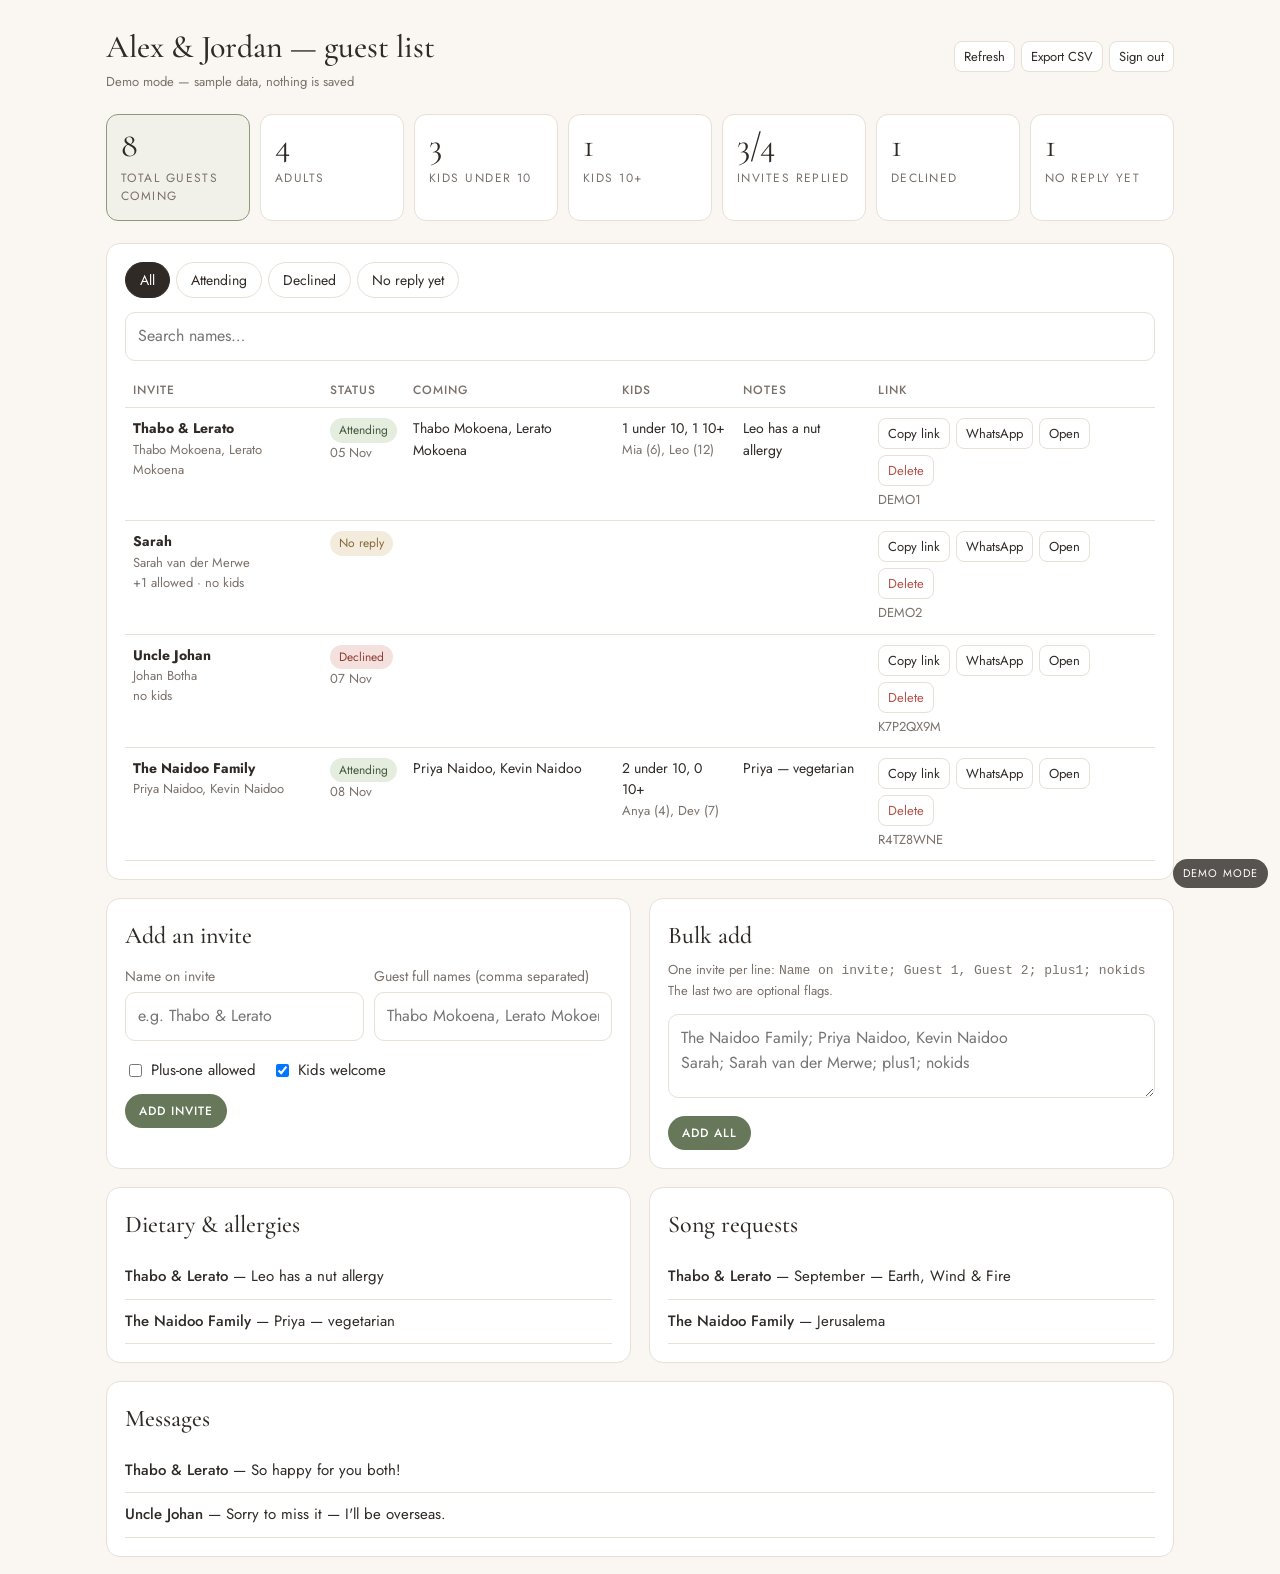
==== admin.html @ 6231de9f "Add files via upload" ====
<!DOCTYPE html>
<html lang="en">
<head>
<meta charset="utf-8">
<meta name="viewport" content="width=device-width, initial-scale=1">
<title>RSVP Admin</title>
<meta name="robots" content="noindex">
<link rel="icon" href="favicon.svg" type="image/svg+xml">
<link rel="preconnect" href="https://fonts.googleapis.com">
<link rel="preconnect" href="https://fonts.gstatic.com" crossorigin>
<link href="https://fonts.googleapis.com/css2?family=Cormorant+Garamond:ital,wght@0,400;0,500;1,400&family=Jost:wght@400;500&display=swap" rel="stylesheet">
<link rel="stylesheet" href="style.css">
<script src="config.js"></script>
<style>
  .wrap { max-width: 1100px; }
  .top { display: flex; justify-content: space-between; align-items: center; gap: 12px; padding: 22px 0; flex-wrap: wrap; }
  .top h1 { font-size: 32px; }
  .top .who { font-size: 13px; color: var(--muted); }
  .stats { display: grid; grid-template-columns: repeat(auto-fit, minmax(130px, 1fr)); gap: 10px; margin-bottom: 22px; }
  .stat { background: var(--paper); border: 1px solid var(--line); border-radius: 12px; padding: 14px; }
  .stat .n { font-family: var(--serif); font-size: 34px; line-height: 1; }
  .stat .l { font-size: 12px; color: var(--muted); text-transform: uppercase; letter-spacing: .12em; margin-top: 6px; }
  .stat.hl { border-color: var(--accent); background: rgba(138,154,123,.08); }
  .panel { background: var(--paper); border: 1px solid var(--line); border-radius: 14px; padding: 18px; margin-bottom: 18px; }
  .panel h2 { font-size: 24px; margin-bottom: 12px; }
  .tabs { display: flex; gap: 6px; flex-wrap: wrap; margin-bottom: 14px; }
  .tab { border: 1px solid var(--line); background: #fff; color: var(--ink); border-radius: 999px; padding: 7px 14px; cursor: pointer; font: 14px var(--sans); }
  .tab.on { background: var(--ink); color: #fff; border-color: var(--ink); }
  .toolbar { display: flex; gap: 8px; flex-wrap: wrap; margin-bottom: 12px; }
  .toolbar input { flex: 1; min-width: 180px; }
  .tablewrap { overflow-x: auto; }
  table { width: 100%; border-collapse: collapse; font-size: 14px; }
  th { text-align: left; font-weight: 500; color: var(--muted); font-size: 12px; text-transform: uppercase; letter-spacing: .08em; padding: 8px; border-bottom: 1px solid var(--line); white-space: nowrap; }
  td { padding: 10px 8px; border-bottom: 1px solid var(--line); vertical-align: top; }
  td .sub { color: var(--muted); font-size: 13px; }
  .chip { display: inline-block; font-size: 12px; padding: 3px 9px; border-radius: 999px; white-space: nowrap; }
  .chip.yes { background: #e5eddf; color: #46573b; }
  .chip.no { background: #f4e1de; color: #8e3d34; }
  .chip.pending { background: #f3ecdd; color: #84693a; }
  .actions { display: flex; gap: 6px; flex-wrap: wrap; }
  .mini { border: 1px solid var(--line); background: #fff; color: var(--ink); border-radius: 8px; padding: 5px 9px; font: 13px var(--sans); cursor: pointer; white-space: nowrap; }
  .mini:hover { border-color: var(--accent); }
  .mini.danger { color: var(--danger); }
  .formgrid { display: grid; grid-template-columns: 1fr 1fr; gap: 10px; }
  .inline-checks { display: flex; gap: 16px; flex-wrap: wrap; margin: 6px 0 12px; font-size: 15px; }
  .inline-checks label { display: flex; gap: 6px; align-items: center; cursor: pointer; }
  .list { margin: 0; padding: 0; list-style: none; }
  .list li { padding: 10px 0; border-bottom: 1px solid var(--line); font-size: 15px; }
  .list li b { font-weight: 500; }
  .login { max-width: 420px; margin: 12vh auto; }
  .toast { position: fixed; left: 50%; bottom: 20px; transform: translateX(-50%); background: var(--ink); color: #fff; padding: 10px 16px; border-radius: 999px; font-size: 14px; z-index: 9; }
  .grid2 { display: grid; grid-template-columns: 1fr 1fr; gap: 18px; }
  @media (max-width: 700px) { .formgrid, .grid2 { grid-template-columns: 1fr; } }
</style>
</head>
<body>
<div class="wrap">

  <!-- Login -->
  <section id="login" class="card login hidden">
    <h2>RSVP admin</h2>
    <p class="lead" id="loginLead">Enter your email and we'll send you a sign-in link.</p>
    <div class="field"><input type="email" id="email" placeholder="you@example.com" autocomplete="email"></div>
    <button class="btn" id="loginBtn">Email me a sign-in link</button>
    <div class="error hidden" id="loginMsg"></div>
  </section>

  <!-- Dashboard -->
  <section id="app" class="hidden">
    <div class="top">
      <div><h1 id="title">Guest list</h1><div class="who" id="who"></div></div>
      <div class="actions">
        <button class="mini" id="refreshBtn">Refresh</button>
        <button class="mini" id="csvBtn">Export CSV</button>
        <button class="mini" id="logoutBtn">Sign out</button>
      </div>
    </div>

    <div class="stats" id="stats"></div>

    <div class="panel">
      <div class="tabs" id="tabs">
        <button class="tab on" data-f="all">All</button>
        <button class="tab" data-f="yes">Attending</button>
        <button class="tab" data-f="no">Declined</button>
        <button class="tab" data-f="pending">No reply yet</button>
      </div>
      <div class="toolbar"><input type="text" id="search" placeholder="Search names…"></div>
      <div class="tablewrap">
        <table>
          <thead><tr><th>Invite</th><th>Status</th><th>Coming</th><th>Kids</th><th>Notes</th><th>Link</th></tr></thead>
          <tbody id="rows"></tbody>
        </table>
      </div>
    </div>

    <div class="grid2">
      <div class="panel">
        <h2>Add an invite</h2>
        <div class="formgrid">
          <div class="field"><label>Name on invite</label><input type="text" id="aHousehold" placeholder="e.g. Thabo & Lerato"></div>
          <div class="field"><label>Guest full names (comma separated)</label><input type="text" id="aNames" placeholder="Thabo Mokoena, Lerato Mokoena"></div>
        </div>
        <div class="inline-checks">
          <label><input type="checkbox" id="aPlus"> Plus-one allowed</label>
          <label><input type="checkbox" id="aKids" checked> Kids welcome</label>
        </div>
        <button class="btn small" id="addBtn">Add invite</button>
      </div>

      <div class="panel">
        <h2>Bulk add</h2>
        <p class="hint" style="margin-top:-6px">One invite per line: <code>Name on invite; Guest 1, Guest 2; plus1; nokids</code><br>The last two are optional flags.</p>
        <textarea id="bulk" placeholder="The Naidoo Family; Priya Naidoo, Kevin Naidoo
Sarah; Sarah van der Merwe; plus1; nokids"></textarea>
        <div style="margin-top:10px"><button class="btn small" id="bulkBtn">Add all</button></div>
      </div>
    </div>

    <div class="grid2">
      <div class="panel"><h2>Dietary &amp; allergies</h2><ul class="list" id="dietList"></ul></div>
      <div class="panel"><h2>Song requests</h2><ul class="list" id="songList"></ul></div>
    </div>
    <div class="panel"><h2>Messages</h2><ul class="list" id="msgList"></ul></div>
  </section>
</div>
<div class="demo-tag hidden" id="demoTag">Demo mode</div>

<script>
const W = window.WEDDING;
const DEMO = !W.supabaseUrl || !W.supabaseKey;
const $ = id => document.getElementById(id);
let sb = null, invites = [], filter = 'all';

// ---------- demo data ----------
let DEMO_DATA = [
  { id: '1', code: 'DEMO1', household_name: 'Thabo & Lerato', guest_names: ['Thabo Mokoena','Lerato Mokoena'], plus_one_allowed: false, kids_allowed: true, created_at: '2026-11-01',
    rsvps: { attending: true, attending_names: ['Thabo Mokoena','Lerato Mokoena'], plus_one_name: null, bringing_kids: true, kids_under_10: 1, kids_10_plus: 1, kids_names: 'Mia (6), Leo (12)', dietary: 'Leo has a nut allergy', song_request: 'September — Earth, Wind & Fire', message: 'So happy for you both!', updated_at: '2026-11-05T10:00:00Z' } },
  { id: '2', code: 'DEMO2', household_name: 'Sarah', guest_names: ['Sarah van der Merwe'], plus_one_allowed: true, kids_allowed: false, created_at: '2026-11-01', rsvps: null },
  { id: '3', code: 'K7P2QX9M', household_name: 'Uncle Johan', guest_names: ['Johan Botha'], plus_one_allowed: false, kids_allowed: false, created_at: '2026-11-01',
    rsvps: { attending: false, attending_names: [], message: "Sorry to miss it — I'll be overseas.", updated_at: '2026-11-07T10:00:00Z' } },
  { id: '4', code: 'R4TZ8WNE', household_name: 'The Naidoo Family', guest_names: ['Priya Naidoo','Kevin Naidoo'], plus_one_allowed: false, kids_allowed: true, created_at: '2026-11-01',
    rsvps: { attending: true, attending_names: ['Priya Naidoo','Kevin Naidoo'], bringing_kids: true, kids_under_10: 2, kids_10_plus: 0, kids_names: 'Anya (4), Dev (7)', dietary: 'Priya — vegetarian', song_request: 'Jerusalema', updated_at: '2026-11-08T10:00:00Z' } },
];

// ---------- helpers ----------
const esc = s => String(s ?? '').replace(/[&<>"']/g, c => ({ '&': '&amp;', '<': '&lt;', '>': '&gt;', '"': '&quot;', "'": '&#39;' }[c]));
const rsvpOf = i => Array.isArray(i.rsvps) ? (i.rsvps[0] || null) : (i.rsvps || null);
const linkFor = code => `${location.origin}${location.pathname.replace(/admin\.html$/, '')}?i=${code}`;
const status = i => { const r = rsvpOf(i); return !r ? 'pending' : r.attending ? 'yes' : 'no'; };
function toast(msg) { const t = document.createElement('div'); t.className = 'toast'; t.textContent = msg; document.body.appendChild(t); setTimeout(() => t.remove(), 2200); }
function adultsOf(i) { const r = rsvpOf(i); if (!r || !r.attending) return 0; return Math.max((r.attending_names || []).length, i.guest_names.length ? 0 : 1) + (r.plus_one_name ? 1 : 0); }

function loadSupabase() {
  return new Promise((resolve, reject) => {
    const s = document.createElement('script');
    s.src = 'https://cdn.jsdelivr.net/npm/@supabase/supabase-js@2.49.4/dist/umd/supabase.min.js';
    s.onload = () => resolve(window.supabase.createClient(W.supabaseUrl, W.supabaseKey));
    s.onerror = reject;
    document.head.appendChild(s);
  });
}

// ---------- data ----------
async function fetchAll() {
  if (DEMO) { invites = structuredClone(DEMO_DATA); return render(); }
  const { data, error } = await sb.from('invites').select('*, rsvps(*)').order('household_name');
  if (error) { console.error(error); return toast('Could not load guest list'); }
  invites = data; render();
}

async function addInvites(rows) {
  rows = rows.filter(r => r.household_name);
  if (!rows.length) return toast('Nothing to add');
  if (DEMO) {
    rows.forEach(r => DEMO_DATA.push({ ...r, id: crypto.randomUUID(), code: Math.random().toString(36).slice(2, 10).toUpperCase(), created_at: new Date().toISOString(), rsvps: null }));
  } else {
    const { error } = await sb.from('invites').insert(rows);
    if (error) { console.error(error); return toast('Could not add: ' + error.message); }
  }
  toast(`Added ${rows.length} invite${rows.length > 1 ? 's' : ''}`);
  fetchAll();
}

async function deleteInvite(id, name) {
  if (!confirm(`Delete the invite for ${name}? Their RSVP will be deleted too.`)) return;
  if (DEMO) DEMO_DATA = DEMO_DATA.filter(i => i.id !== id);
  else { const { error } = await sb.from('invites').delete().eq('id', id); if (error) return toast(error.message); }
  toast('Deleted'); fetchAll();
}

// ---------- render ----------
function render() {
  $('title').textContent = `${W.couple} — guest list`;
  let adults = 0, under = 0, over = 0, yes = 0, no = 0, pending = 0, invited = 0;
  invites.forEach(i => {
    invited += i.guest_names.length || 1;
    const r = rsvpOf(i), s = status(i);
    if (s === 'yes') { yes++; adults += adultsOf(i); under += r.kids_under_10 || 0; over += r.kids_10_plus || 0; }
    else if (s === 'no') no++; else pending++;
  });
  const stat = (n, l, hl) => `<div class="stat${hl ? ' hl' : ''}"><div class="n">${n}</div><div class="l">${l}</div></div>`;
  $('stats').innerHTML =
    stat(adults + under + over, 'Total guests coming', true) +
    stat(adults, 'Adults') + stat(under, 'Kids under 10') + stat(over, 'Kids 10+') +
    stat(`${yes + no}/${invites.length}`, 'Invites replied') + stat(no, 'Declined') + stat(pending, 'No reply yet');

  const q = $('search').value.trim().toLowerCase();
  const shown = invites.filter(i => (filter === 'all' || status(i) === filter) &&
    (!q || [i.household_name, ...i.guest_names, rsvpOf(i)?.plus_one_name || ''].join(' ').toLowerCase().includes(q)));

  $('rows').innerHTML = shown.map(i => {
    const r = rsvpOf(i), s = status(i);
    const chip = { yes: '<span class="chip yes">Attending</span>', no: '<span class="chip no">Declined</span>', pending: '<span class="chip pending">No reply</span>' }[s];
    const coming = s === 'yes' ? esc([...(r.attending_names || []), r.plus_one_name ? `+1 ${r.plus_one_name}` : ''].filter(Boolean).join(', ')) : '';
    const kids = s === 'yes' && r.bringing_kids ? `${r.kids_under_10} under 10, ${r.kids_10_plus} 10+<div class="sub">${esc(r.kids_names)}</div>` : '';
    const flags = [i.plus_one_allowed ? '+1 allowed' : '', i.kids_allowed ? '' : 'no kids'].filter(Boolean).join(' · ');
    return `<tr>
      <td><b>${esc(i.household_name)}</b><div class="sub">${esc(i.guest_names.join(', '))}</div>${flags ? `<div class="sub">${flags}</div>` : ''}</td>
      <td>${chip}${r ? `<div class="sub">${new Date(r.updated_at).toLocaleDateString('en-ZA', { day: 'numeric', month: 'short' })}</div>` : ''}</td>
      <td>${coming}</td>
      <td>${kids}</td>
      <td class="sub">${esc(r?.dietary || '')}</td>
      <td><div class="actions">
        <button class="mini" data-copy="${i.code}">Copy link</button>
        <button class="mini" data-wa="${i.id}">WhatsApp</button>
        <a class="mini" href="${linkFor(i.code)}" target="_blank" rel="noopener" style="text-decoration:none">Open</a>
        <button class="mini danger" data-del="${i.id}">Delete</button>
      </div><div class="sub" style="margin-top:4px">${i.code}</div></td>
    </tr>`;
  }).join('') || `<tr><td colspan="6" class="sub" style="padding:20px">No invites here yet.</td></tr>`;

  const yesR = invites.filter(i => status(i) === 'yes');
  const li = (who, txt) => `<li><b>${esc(who)}</b> — ${esc(txt)}</li>`;
  $('dietList').innerHTML = yesR.filter(i => rsvpOf(i).dietary).map(i => li(i.household_name, rsvpOf(i).dietary)).join('') || '<li class="hint">None yet</li>';
  $('songList').innerHTML = yesR.filter(i => rsvpOf(i).song_request).map(i => li(i.household_name, rsvpOf(i).song_request)).join('') || '<li class="hint">None yet</li>';
  $('msgList').innerHTML = invites.filter(i => rsvpOf(i)?.message).map(i => li(i.household_name, rsvpOf(i).message)).join('') || '<li class="hint">None yet</li>';
}

// ---------- events ----------
$('tabs').onclick = e => { const b = e.target.closest('.tab'); if (!b) return;
  document.querySelectorAll('.tab').forEach(t => t.classList.toggle('on', t === b)); filter = b.dataset.f; render(); };
$('search').oninput = render;
$('refreshBtn').onclick = fetchAll;

$('rows').onclick = async e => {
  const b = e.target.closest('button'); if (!b) return;
  if (b.dataset.copy) { await navigator.clipboard.writeText(linkFor(b.dataset.copy)); toast('Link copied'); }
  if (b.dataset.wa) {
    const i = invites.find(x => x.id === b.dataset.wa);
    const first = i.household_name;
    const text = `Hi ${first}! We'd love for you to celebrate with us on ${W.dateDisplay}. Please RSVP here by ${W.rsvpDeadlineDisplay}: ${linkFor(i.code)}`;
    window.open('https://wa.me/?text=' + encodeURIComponent(text), '_blank');
  }
  if (b.dataset.del) { const i = invites.find(x => x.id === b.dataset.del); deleteInvite(i.id, i.household_name); }
};

const splitNames = s => s.split(',').map(x => x.trim()).filter(Boolean);
$('addBtn').onclick = () => {
  const household = $('aHousehold').value.trim();
  let names = splitNames($('aNames').value);
  if (!household) return toast('Add the name on the invite');
  if (!names.length) names = [household];
  addInvites([{ household_name: household, guest_names: names, plus_one_allowed: $('aPlus').checked, kids_allowed: $('aKids').checked }]);
  $('aHousehold').value = ''; $('aNames').value = ''; $('aPlus').checked = false; $('aKids').checked = true;
};
$('bulkBtn').onclick = () => {
  const rows = $('bulk').value.split('\n').map(l => l.trim()).filter(Boolean).map(l => {
    const parts = l.split(';').map(p => p.trim());
    const flags = parts.slice(2).map(f => f.toLowerCase());
    const names = splitNames(parts[1] || '');
    return { household_name: parts[0], guest_names: names.length ? names : [parts[0]],
      plus_one_allowed: flags.includes('plus1') || flags.includes('+1'), kids_allowed: !flags.includes('nokids') };
  });
  addInvites(rows); $('bulk').value = '';
};

$('csvBtn').onclick = () => {
  const head = ['Invite','Guests on invite','Status','Attending names','Plus-one','Adults','Kids under 10','Kids 10+','Kids names','Dietary','Song','Message','Replied','Link'];
  const lines = invites.map(i => { const r = rsvpOf(i) || {};
    return [i.household_name, i.guest_names.join(', '), status(i), (r.attending_names || []).join(', '), r.plus_one_name, adultsOf(i),
      r.kids_under_10 || 0, r.kids_10_plus || 0, r.kids_names, r.dietary, r.song_request, r.message, r.updated_at ? r.updated_at.slice(0, 10) : '', linkFor(i.code)]; });
  const csv = [head, ...lines].map(row => row.map(v => `"${String(v ?? '').replace(/"/g, '""')}"`).join(',')).join('\r\n');
  const a = document.createElement('a');
  a.href = URL.createObjectURL(new Blob(['﻿' + csv], { type: 'text/csv' }));
  a.download = `rsvps-${new Date().toISOString().slice(0, 10)}.csv`; a.click();
};

// ---------- auth ----------
$('loginBtn').onclick = async () => {
  const email = $('email').value.trim(); if (!email) return;
  $('loginBtn').disabled = true;
  const { error } = await sb.auth.signInWithOtp({ email, options: { emailRedirectTo: location.origin + location.pathname } });
  $('loginBtn').disabled = false;
  $('loginMsg').classList.remove('hidden');
  $('loginMsg').style.color = error ? '' : 'var(--accent-dark)';
  $('loginMsg').textContent = error ? error.message : 'Check your inbox for the sign-in link.';
};
$('logoutBtn').onclick = async () => { if (!DEMO) await sb.auth.signOut(); location.reload(); };

(async () => {
  if (DEMO) {
    $('demoTag').classList.remove('hidden'); $('who').textContent = 'Demo mode — sample data, nothing is saved';
    $('app').classList.remove('hidden'); return fetchAll();
  }
  sb = await loadSupabase();
  const { data: { session } } = await sb.auth.getSession();
  if (!session) return $('login').classList.remove('hidden');
  const { data: ok } = await sb.rpc('is_admin');
  if (!ok) {
    $('login').classList.remove('hidden');
    $('loginLead').textContent = `${session.user.email} isn't on the admin list. Add it to the admins table in Supabase, or sign in with another email.`;
    await sb.auth.signOut(); return;
  }
  $('who').textContent = `Signed in as ${session.user.email}`;
  $('app').classList.remove('hidden');
  fetchAll();
})();
</script>
</body>
</html>
---- style.css ----
:root {
  --bg: #faf7f2;
  --paper: #ffffff;
  --ink: #2f2a26;
  --muted: #7a716a;
  --line: #e7e0d6;
  --accent: #8a9a7b;      /* sage */
  --accent-dark: #66775a;
  --gold: #b89a62;
  --danger: #b5544a;
  --radius: 14px;
  --serif: "Cormorant Garamond", Georgia, "Times New Roman", serif;
  --sans: "Jost", system-ui, -apple-system, "Segoe UI", Roboto, sans-serif;
}
* { box-sizing: border-box; }
html, body { margin: 0; }
body {
  background: var(--bg);
  color: var(--ink);
  font-family: var(--sans);
  font-size: 16px;
  line-height: 1.55;
  -webkit-font-smoothing: antialiased;
}
a { color: var(--accent-dark); }
h1, h2, h3 { font-family: var(--serif); font-weight: 500; margin: 0; }
.wrap { max-width: 680px; margin: 0 auto; padding: 0 16px; }

/* ---------- Hero ---------- */
.hero {
  text-align: center;
  padding: 72px 16px 56px;
  border-bottom: 1px solid var(--line);
  background:
    radial-gradient(ellipse at top, rgba(138,154,123,.14), transparent 60%),
    var(--bg);
}
.eyebrow {
  text-transform: uppercase; letter-spacing: .28em; font-size: 12px;
  color: var(--muted);
}
.hero h1 { font-size: clamp(44px, 11vw, 76px); line-height: 1.05; margin: 18px 0 14px; }
.hero .date { font-family: var(--serif); font-size: 22px; font-style: italic; }
.divider { width: 64px; height: 1px; background: var(--gold); margin: 22px auto; }

/* ---------- Details ---------- */
.details { display: grid; grid-template-columns: 1fr 1fr; gap: 12px; margin: 36px 0; }
.detail {
  background: var(--paper); border: 1px solid var(--line); border-radius: var(--radius);
  padding: 18px;
}
.detail .label { font-size: 11px; letter-spacing: .2em; text-transform: uppercase; color: var(--muted); }
.detail .value { font-family: var(--serif); font-size: 20px; margin-top: 4px; }
.detail .sub { font-size: 14px; color: var(--muted); }
.detail.wide { grid-column: 1 / -1; }
.note { text-align: center; color: var(--muted); font-size: 15px; margin: 0 0 36px; }

/* ---------- Card / form ---------- */
.card {
  background: var(--paper); border: 1px solid var(--line); border-radius: 18px;
  padding: 28px 22px; margin-bottom: 48px;
  box-shadow: 0 10px 30px -18px rgba(47,42,38,.25);
}
.card h2 { font-size: 34px; text-align: center; }
.card .lead { text-align: center; color: var(--muted); margin: 6px 0 22px; }
fieldset { border: 0; padding: 0; margin: 0 0 22px; }
legend, .q { font-weight: 500; margin-bottom: 10px; display: block; padding: 0; }
.hint { font-size: 13px; color: var(--muted); font-weight: 400; }

.choice { display: grid; grid-template-columns: 1fr 1fr; gap: 10px; }
.choice label {
  border: 1.5px solid var(--line); border-radius: 12px; padding: 14px 12px;
  text-align: center; cursor: pointer; transition: .15s; background: var(--paper);
  font-family: var(--serif); font-size: 19px;
}
.choice input { position: absolute; opacity: 0; pointer-events: none; }
.choice input:checked + span { color: var(--accent-dark); }
.choice label:has(input:checked) { border-color: var(--accent); background: rgba(138,154,123,.1); }
.choice input:focus-visible + span { outline: 2px solid var(--accent); outline-offset: 4px; }

.checks label {
  display: flex; align-items: center; gap: 10px; padding: 10px 12px;
  border: 1px solid var(--line); border-radius: 10px; margin-bottom: 8px; cursor: pointer;
}
.checks input { width: 18px; height: 18px; accent-color: var(--accent-dark); }

input[type=text], input[type=number], input[type=email], textarea, select {
  width: 100%; font: inherit; color: inherit; padding: 11px 12px;
  border: 1px solid var(--line); border-radius: 10px; background: #fff;
}
input:focus, textarea:focus, select:focus { outline: 2px solid rgba(138,154,123,.5); border-color: var(--accent); }
textarea { min-height: 84px; resize: vertical; }
.row2 { display: grid; grid-template-columns: 1fr 1fr; gap: 10px; }
.field { margin-bottom: 12px; }
.field label { font-size: 14px; color: var(--muted); display: block; margin-bottom: 4px; }

.btn {
  display: inline-block; width: 100%; border: 0; border-radius: 999px; cursor: pointer;
  background: var(--accent-dark); color: #fff; font: 500 16px var(--sans);
  letter-spacing: .08em; text-transform: uppercase; padding: 15px 20px;
}
.btn:hover { background: #56664b; }
.btn:disabled { opacity: .6; cursor: wait; }
.btn.ghost { background: transparent; color: var(--accent-dark); border: 1.5px solid var(--accent); }
.btn.small { width: auto; padding: 8px 14px; font-size: 12px; }

.error { color: var(--danger); font-size: 14px; margin-top: 10px; text-align: center; }
.banner {
  background: rgba(184,154,98,.12); border: 1px solid rgba(184,154,98,.4);
  border-radius: 10px; padding: 10px 14px; font-size: 14px; margin-bottom: 18px; text-align: center;
}
.hidden { display: none !important; }
.center { text-align: center; }
.thanks .big { font-family: var(--serif); font-size: 26px; margin: 8px 0; }

footer { text-align: center; color: var(--muted); font-size: 13px; padding: 0 16px 40px; }
.demo-tag {
  position: fixed; bottom: 12px; right: 12px; background: var(--ink); color: #fff;
  font-size: 11px; letter-spacing: .1em; text-transform: uppercase;
  padding: 6px 10px; border-radius: 999px; opacity: .8;
}

@media (max-width: 480px) {
  .details { grid-template-columns: 1fr; }
  .row2 { grid-template-columns: 1fr; }
  .card { padding: 24px 16px; }
}
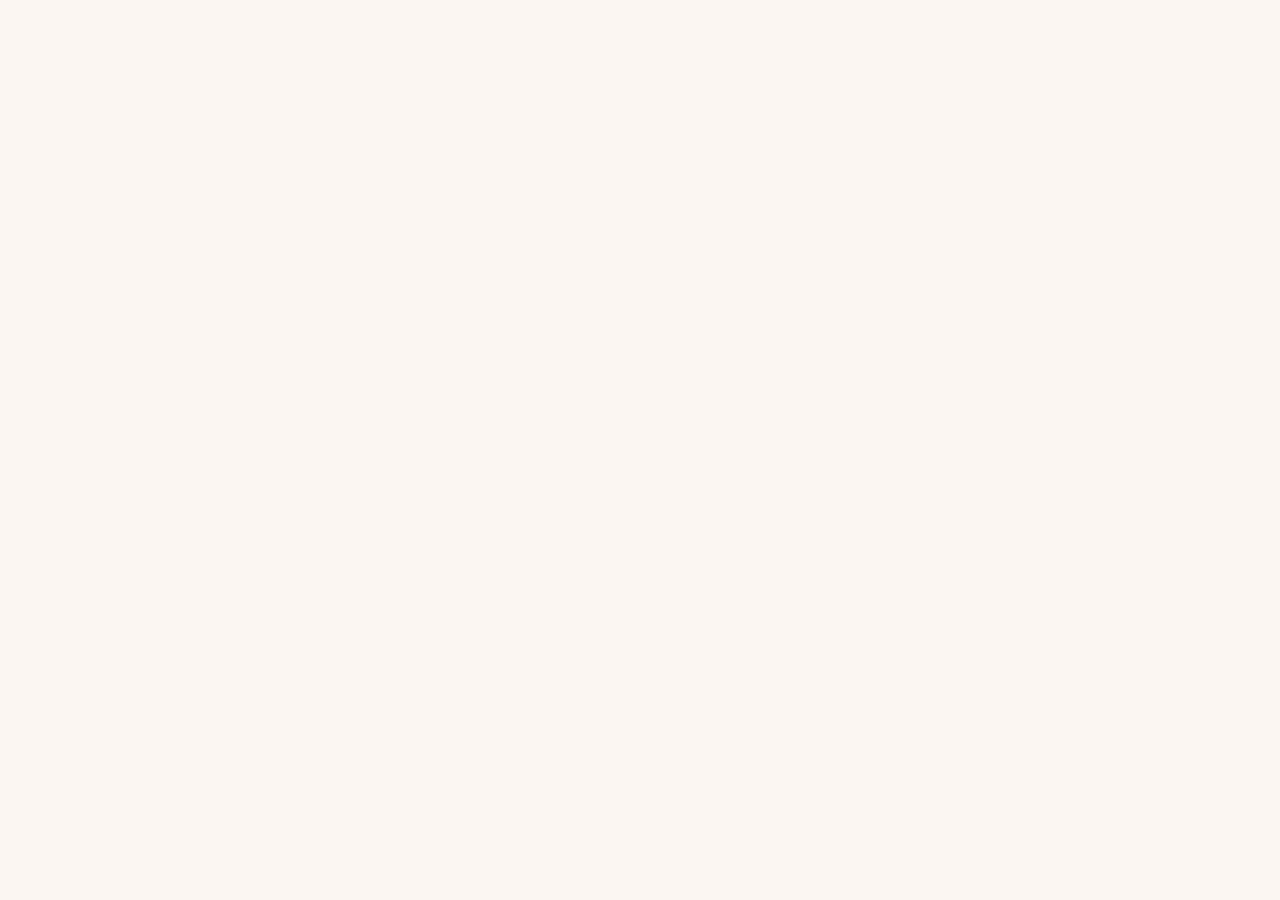
==== commit 1dec2563: "Public RSVP + venue" ====
--- a/admin.html
+++ b/admin.html
@@ -70,6 +70,8 @@
     <div class="top">
       <div><h1 id="title">Guest list</h1><div class="who" id="who"></div></div>
       <div class="actions">
+        <button class="mini" id="copyLinkBtn">Copy RSVP link</button>
+        <button class="mini" id="waBtn">Share on WhatsApp</button>
         <button class="mini" id="refreshBtn">Refresh</button>
         <button class="mini" id="csvBtn">Export CSV</button>
         <button class="mini" id="logoutBtn">Sign out</button>
@@ -83,37 +85,13 @@
         <button class="tab on" data-f="all">All</button>
         <button class="tab" data-f="yes">Attending</button>
         <button class="tab" data-f="no">Declined</button>
-        <button class="tab" data-f="pending">No reply yet</button>
       </div>
-      <div class="toolbar"><input type="text" id="search" placeholder="Search names…"></div>
+      <div class="toolbar"><input type="text" id="search" placeholder="Search names or numbers…"></div>
       <div class="tablewrap">
         <table>
-          <thead><tr><th>Invite</th><th>Status</th><th>Coming</th><th>Kids</th><th>Notes</th><th>Link</th></tr></thead>
+          <thead><tr><th>Name</th><th>Status</th><th>Adults</th><th>Kids</th><th>Dietary</th><th></th></tr></thead>
           <tbody id="rows"></tbody>
         </table>
-      </div>
-    </div>
-
-    <div class="grid2">
-      <div class="panel">
-        <h2>Add an invite</h2>
-        <div class="formgrid">
-          <div class="field"><label>Name on invite</label><input type="text" id="aHousehold" placeholder="e.g. Thabo & Lerato"></div>
-          <div class="field"><label>Guest full names (comma separated)</label><input type="text" id="aNames" placeholder="Thabo Mokoena, Lerato Mokoena"></div>
-        </div>
-        <div class="inline-checks">
-          <label><input type="checkbox" id="aPlus"> Plus-one allowed</label>
-          <label><input type="checkbox" id="aKids" checked> Kids welcome</label>
-        </div>
-        <button class="btn small" id="addBtn">Add invite</button>
-      </div>
-
-      <div class="panel">
-        <h2>Bulk add</h2>
-        <p class="hint" style="margin-top:-6px">One invite per line: <code>Name on invite; Guest 1, Guest 2; plus1; nokids</code><br>The last two are optional flags.</p>
-        <textarea id="bulk" placeholder="The Naidoo Family; Priya Naidoo, Kevin Naidoo
-Sarah; Sarah van der Merwe; plus1; nokids"></textarea>
-        <div style="margin-top:10px"><button class="btn small" id="bulkBtn">Add all</button></div>
       </div>
     </div>
 
@@ -130,31 +108,24 @@
 const W = window.WEDDING;
 const DEMO = !W.supabaseUrl || !W.supabaseKey;
 const $ = id => document.getElementById(id);
-let sb = null, invites = [], filter = 'all';
+let sb = null, rsvps = [], filter = 'all';
 
 // ---------- demo data ----------
 let DEMO_DATA = [
-  { id: '1', code: 'DEMO1', household_name: 'Thabo & Lerato', guest_names: ['Thabo Mokoena','Lerato Mokoena'], plus_one_allowed: false, kids_allowed: true, created_at: '2026-11-01',
-    rsvps: { attending: true, attending_names: ['Thabo Mokoena','Lerato Mokoena'], plus_one_name: null, bringing_kids: true, kids_under_10: 1, kids_10_plus: 1, kids_names: 'Mia (6), Leo (12)', dietary: 'Leo has a nut allergy', song_request: 'September — Earth, Wind & Fire', message: 'So happy for you both!', updated_at: '2026-11-05T10:00:00Z' } },
-  { id: '2', code: 'DEMO2', household_name: 'Sarah', guest_names: ['Sarah van der Merwe'], plus_one_allowed: true, kids_allowed: false, created_at: '2026-11-01', rsvps: null },
-  { id: '3', code: 'K7P2QX9M', household_name: 'Uncle Johan', guest_names: ['Johan Botha'], plus_one_allowed: false, kids_allowed: false, created_at: '2026-11-01',
-    rsvps: { attending: false, attending_names: [], message: "Sorry to miss it — I'll be overseas.", updated_at: '2026-11-07T10:00:00Z' } },
-  { id: '4', code: 'R4TZ8WNE', household_name: 'The Naidoo Family', guest_names: ['Priya Naidoo','Kevin Naidoo'], plus_one_allowed: false, kids_allowed: true, created_at: '2026-11-01',
-    rsvps: { attending: true, attending_names: ['Priya Naidoo','Kevin Naidoo'], bringing_kids: true, kids_under_10: 2, kids_10_plus: 0, kids_names: 'Anya (4), Dev (7)', dietary: 'Priya — vegetarian', song_request: 'Jerusalema', updated_at: '2026-11-08T10:00:00Z' } },
+  { id: '1', name: 'Thabo Mokoena', phone: '082 123 4567', attending: true, adults: 2, adult_names: 'Lerato Mokoena', bringing_kids: true, kids_under_10: 1, kids_10_plus: 1, kids_names: 'Mia (6), Leo (12)', dietary: 'Leo has a nut allergy', song_request: 'September — Earth, Wind & Fire', message: 'So happy for you both!', updated_at: '2026-11-05T10:00:00Z' },
+  { id: '2', name: 'Johan Botha', phone: '083 555 1212', attending: false, adults: 0, message: "Sorry to miss it — I'll be overseas.", updated_at: '2026-11-07T10:00:00Z' },
+  { id: '3', name: 'Priya Naidoo', phone: '071 222 3333', attending: true, adults: 2, adult_names: 'Kevin Naidoo', bringing_kids: true, kids_under_10: 2, kids_10_plus: 0, kids_names: 'Anya (4), Dev (7)', dietary: 'Priya — vegetarian', song_request: 'Jerusalema', updated_at: '2026-11-08T10:00:00Z' },
 ];
 
 // ---------- helpers ----------
 const esc = s => String(s ?? '').replace(/[&<>"']/g, c => ({ '&': '&amp;', '<': '&lt;', '>': '&gt;', '"': '&quot;', "'": '&#39;' }[c]));
-const rsvpOf = i => Array.isArray(i.rsvps) ? (i.rsvps[0] || null) : (i.rsvps || null);
-const linkFor = code => `${location.origin}${location.pathname.replace(/admin\.html$/, '')}?i=${code}`;
-const status = i => { const r = rsvpOf(i); return !r ? 'pending' : r.attending ? 'yes' : 'no'; };
+const rsvpLink = () => `${location.origin}${location.pathname.replace(/admin\.html$/, '')}`;
 function toast(msg) { const t = document.createElement('div'); t.className = 'toast'; t.textContent = msg; document.body.appendChild(t); setTimeout(() => t.remove(), 2200); }
-function adultsOf(i) { const r = rsvpOf(i); if (!r || !r.attending) return 0; return Math.max((r.attending_names || []).length, i.guest_names.length ? 0 : 1) + (r.plus_one_name ? 1 : 0); }
 
 function loadSupabase() {
   return new Promise((resolve, reject) => {
     const s = document.createElement('script');
-    s.src = 'https://cdn.jsdelivr.net/npm/@supabase/supabase-js@2.49.4/dist/umd/supabase.min.js';
+    s.src = 'https://cdn.jsdelivr.net/npm/@supabase/supabase-js@2.118.0/dist/umd/supabase.js';
     s.onload = () => resolve(window.supabase.createClient(W.supabaseUrl, W.supabaseKey));
     s.onerror = reject;
     document.head.appendChild(s);
@@ -163,78 +134,58 @@
 
 // ---------- data ----------
 async function fetchAll() {
-  if (DEMO) { invites = structuredClone(DEMO_DATA); return render(); }
-  const { data, error } = await sb.from('invites').select('*, rsvps(*)').order('household_name');
-  if (error) { console.error(error); return toast('Could not load guest list'); }
-  invites = data; render();
-}
-
-async function addInvites(rows) {
-  rows = rows.filter(r => r.household_name);
-  if (!rows.length) return toast('Nothing to add');
-  if (DEMO) {
-    rows.forEach(r => DEMO_DATA.push({ ...r, id: crypto.randomUUID(), code: Math.random().toString(36).slice(2, 10).toUpperCase(), created_at: new Date().toISOString(), rsvps: null }));
-  } else {
-    const { error } = await sb.from('invites').insert(rows);
-    if (error) { console.error(error); return toast('Could not add: ' + error.message); }
-  }
-  toast(`Added ${rows.length} invite${rows.length > 1 ? 's' : ''}`);
-  fetchAll();
-}
-
-async function deleteInvite(id, name) {
-  if (!confirm(`Delete the invite for ${name}? Their RSVP will be deleted too.`)) return;
-  if (DEMO) DEMO_DATA = DEMO_DATA.filter(i => i.id !== id);
-  else { const { error } = await sb.from('invites').delete().eq('id', id); if (error) return toast(error.message); }
+  if (DEMO) { rsvps = structuredClone(DEMO_DATA); return render(); }
+  const { data, error } = await sb.from('public_rsvps').select('*').order('name');
+  if (error) { console.error(error); return toast('Could not load RSVPs'); }
+  rsvps = data; render();
+}
+
+async function deleteRsvp(id, name) {
+  if (!confirm(`Delete the RSVP from ${name}? This can't be undone.`)) return;
+  if (DEMO) DEMO_DATA = DEMO_DATA.filter(r => r.id !== id);
+  else { const { error } = await sb.from('public_rsvps').delete().eq('id', id); if (error) return toast(error.message); }
   toast('Deleted'); fetchAll();
 }
 
 // ---------- render ----------
 function render() {
   $('title').textContent = `${W.couple} — guest list`;
-  let adults = 0, under = 0, over = 0, yes = 0, no = 0, pending = 0, invited = 0;
-  invites.forEach(i => {
-    invited += i.guest_names.length || 1;
-    const r = rsvpOf(i), s = status(i);
-    if (s === 'yes') { yes++; adults += adultsOf(i); under += r.kids_under_10 || 0; over += r.kids_10_plus || 0; }
-    else if (s === 'no') no++; else pending++;
+  let adults = 0, under = 0, over = 0, yes = 0, no = 0;
+  rsvps.forEach(r => {
+    if (r.attending) { yes++; adults += r.adults || 0; under += r.kids_under_10 || 0; over += r.kids_10_plus || 0; }
+    else no++;
   });
   const stat = (n, l, hl) => `<div class="stat${hl ? ' hl' : ''}"><div class="n">${n}</div><div class="l">${l}</div></div>`;
   $('stats').innerHTML =
     stat(adults + under + over, 'Total guests coming', true) +
     stat(adults, 'Adults') + stat(under, 'Kids under 10') + stat(over, 'Kids 10+') +
-    stat(`${yes + no}/${invites.length}`, 'Invites replied') + stat(no, 'Declined') + stat(pending, 'No reply yet');
+    stat(rsvps.length, 'Responses') + stat(no, 'Declined');
 
   const q = $('search').value.trim().toLowerCase();
-  const shown = invites.filter(i => (filter === 'all' || status(i) === filter) &&
-    (!q || [i.household_name, ...i.guest_names, rsvpOf(i)?.plus_one_name || ''].join(' ').toLowerCase().includes(q)));
-
-  $('rows').innerHTML = shown.map(i => {
-    const r = rsvpOf(i), s = status(i);
-    const chip = { yes: '<span class="chip yes">Attending</span>', no: '<span class="chip no">Declined</span>', pending: '<span class="chip pending">No reply</span>' }[s];
-    const coming = s === 'yes' ? esc([...(r.attending_names || []), r.plus_one_name ? `+1 ${r.plus_one_name}` : ''].filter(Boolean).join(', ')) : '';
-    const kids = s === 'yes' && r.bringing_kids ? `${r.kids_under_10} under 10, ${r.kids_10_plus} 10+<div class="sub">${esc(r.kids_names)}</div>` : '';
-    const flags = [i.plus_one_allowed ? '+1 allowed' : '', i.kids_allowed ? '' : 'no kids'].filter(Boolean).join(' · ');
+  const shown = rsvps.filter(r => (filter === 'all' || (filter === 'yes') === r.attending) &&
+    (!q || [r.name, r.phone, r.adult_names, r.kids_names].join(' ').toLowerCase().includes(q)));
+
+  $('rows').innerHTML = shown.map(r => {
+    const chip = r.attending ? '<span class="chip yes">Attending</span>' : '<span class="chip no">Declined</span>';
+    const date = new Date(r.updated_at).toLocaleDateString('en-ZA', { day: 'numeric', month: 'short' });
+    const adultsCell = r.attending ? `${r.adults}${r.adult_names ? `<div class="sub">+ ${esc(r.adult_names)}</div>` : ''}` : '';
+    const kids = r.attending && r.bringing_kids ? `${r.kids_under_10} under 10, ${r.kids_10_plus} 10+<div class="sub">${esc(r.kids_names)}</div>` : '';
+    const tel = esc((r.phone || '').replace(/[^\d+]/g, ''));
     return `<tr>
-      <td><b>${esc(i.household_name)}</b><div class="sub">${esc(i.guest_names.join(', '))}</div>${flags ? `<div class="sub">${flags}</div>` : ''}</td>
-      <td>${chip}${r ? `<div class="sub">${new Date(r.updated_at).toLocaleDateString('en-ZA', { day: 'numeric', month: 'short' })}</div>` : ''}</td>
-      <td>${coming}</td>
+      <td><b>${esc(r.name)}</b><div class="sub"><a href="tel:${tel}">${esc(r.phone)}</a></div></td>
+      <td>${chip}<div class="sub">${date}</div></td>
+      <td>${adultsCell}</td>
       <td>${kids}</td>
-      <td class="sub">${esc(r?.dietary || '')}</td>
-      <td><div class="actions">
-        <button class="mini" data-copy="${i.code}">Copy link</button>
-        <button class="mini" data-wa="${i.id}">WhatsApp</button>
-        <a class="mini" href="${linkFor(i.code)}" target="_blank" rel="noopener" style="text-decoration:none">Open</a>
-        <button class="mini danger" data-del="${i.id}">Delete</button>
-      </div><div class="sub" style="margin-top:4px">${i.code}</div></td>
+      <td class="sub">${esc(r.dietary || '')}</td>
+      <td><button class="mini danger" data-del="${r.id}">Delete</button></td>
     </tr>`;
-  }).join('') || `<tr><td colspan="6" class="sub" style="padding:20px">No invites here yet.</td></tr>`;
-
-  const yesR = invites.filter(i => status(i) === 'yes');
+  }).join('') || `<tr><td colspan="6" class="sub" style="padding:20px">No RSVPs yet — share your link!</td></tr>`;
+
+  const yesR = rsvps.filter(r => r.attending);
   const li = (who, txt) => `<li><b>${esc(who)}</b> — ${esc(txt)}</li>`;
-  $('dietList').innerHTML = yesR.filter(i => rsvpOf(i).dietary).map(i => li(i.household_name, rsvpOf(i).dietary)).join('') || '<li class="hint">None yet</li>';
-  $('songList').innerHTML = yesR.filter(i => rsvpOf(i).song_request).map(i => li(i.household_name, rsvpOf(i).song_request)).join('') || '<li class="hint">None yet</li>';
-  $('msgList').innerHTML = invites.filter(i => rsvpOf(i)?.message).map(i => li(i.household_name, rsvpOf(i).message)).join('') || '<li class="hint">None yet</li>';
+  $('dietList').innerHTML = yesR.filter(r => r.dietary).map(r => li(r.name, r.dietary)).join('') || '<li class="hint">None yet</li>';
+  $('songList').innerHTML = yesR.filter(r => r.song_request).map(r => li(r.name, r.song_request)).join('') || '<li class="hint">None yet</li>';
+  $('msgList').innerHTML = rsvps.filter(r => r.message).map(r => li(r.name, r.message)).join('') || '<li class="hint">None yet</li>';
 }
 
 // ---------- events ----------
@@ -242,44 +193,19 @@
   document.querySelectorAll('.tab').forEach(t => t.classList.toggle('on', t === b)); filter = b.dataset.f; render(); };
 $('search').oninput = render;
 $('refreshBtn').onclick = fetchAll;
-
-$('rows').onclick = async e => {
-  const b = e.target.closest('button'); if (!b) return;
-  if (b.dataset.copy) { await navigator.clipboard.writeText(linkFor(b.dataset.copy)); toast('Link copied'); }
-  if (b.dataset.wa) {
-    const i = invites.find(x => x.id === b.dataset.wa);
-    const first = i.household_name;
-    const text = `Hi ${first}! We'd love for you to celebrate with us on ${W.dateDisplay}. Please RSVP here by ${W.rsvpDeadlineDisplay}: ${linkFor(i.code)}`;
-    window.open('https://wa.me/?text=' + encodeURIComponent(text), '_blank');
-  }
-  if (b.dataset.del) { const i = invites.find(x => x.id === b.dataset.del); deleteInvite(i.id, i.household_name); }
+$('rows').onclick = e => { const b = e.target.closest('button[data-del]'); if (!b) return;
+  const r = rsvps.find(x => x.id === b.dataset.del); deleteRsvp(r.id, r.name); };
+
+$('copyLinkBtn').onclick = async () => { await navigator.clipboard.writeText(rsvpLink()); toast('RSVP link copied'); };
+$('waBtn').onclick = () => {
+  const text = `You're invited to celebrate with ${W.couple} on ${W.dateDisplay}! Please RSVP by ${W.rsvpDeadlineDisplay}: ${rsvpLink()}`;
+  window.open('https://wa.me/?text=' + encodeURIComponent(text), '_blank');
 };
 
-const splitNames = s => s.split(',').map(x => x.trim()).filter(Boolean);
-$('addBtn').onclick = () => {
-  const household = $('aHousehold').value.trim();
-  let names = splitNames($('aNames').value);
-  if (!household) return toast('Add the name on the invite');
-  if (!names.length) names = [household];
-  addInvites([{ household_name: household, guest_names: names, plus_one_allowed: $('aPlus').checked, kids_allowed: $('aKids').checked }]);
-  $('aHousehold').value = ''; $('aNames').value = ''; $('aPlus').checked = false; $('aKids').checked = true;
-};
-$('bulkBtn').onclick = () => {
-  const rows = $('bulk').value.split('\n').map(l => l.trim()).filter(Boolean).map(l => {
-    const parts = l.split(';').map(p => p.trim());
-    const flags = parts.slice(2).map(f => f.toLowerCase());
-    const names = splitNames(parts[1] || '');
-    return { household_name: parts[0], guest_names: names.length ? names : [parts[0]],
-      plus_one_allowed: flags.includes('plus1') || flags.includes('+1'), kids_allowed: !flags.includes('nokids') };
-  });
-  addInvites(rows); $('bulk').value = '';
-};
-
 $('csvBtn').onclick = () => {
-  const head = ['Invite','Guests on invite','Status','Attending names','Plus-one','Adults','Kids under 10','Kids 10+','Kids names','Dietary','Song','Message','Replied','Link'];
-  const lines = invites.map(i => { const r = rsvpOf(i) || {};
-    return [i.household_name, i.guest_names.join(', '), status(i), (r.attending_names || []).join(', '), r.plus_one_name, adultsOf(i),
-      r.kids_under_10 || 0, r.kids_10_plus || 0, r.kids_names, r.dietary, r.song_request, r.message, r.updated_at ? r.updated_at.slice(0, 10) : '', linkFor(i.code)]; });
+  const head = ['Name','Phone','Status','Adults','Other adults','Kids under 10','Kids 10+','Kids names','Dietary','Song','Message','Replied'];
+  const lines = rsvps.map(r => [r.name, r.phone, r.attending ? 'Attending' : 'Declined', r.adults, r.adult_names,
+    r.kids_under_10 || 0, r.kids_10_plus || 0, r.kids_names, r.dietary, r.song_request, r.message, (r.updated_at || '').slice(0, 10)]);
   const csv = [head, ...lines].map(row => row.map(v => `"${String(v ?? '').replace(/"/g, '""')}"`).join(',')).join('\r\n');
   const a = document.createElement('a');
   a.href = URL.createObjectURL(new Blob(['﻿' + csv], { type: 'text/csv' }));
--- a/style.css
+++ b/style.css
@@ -84,7 +84,7 @@
 }
 .checks input { width: 18px; height: 18px; accent-color: var(--accent-dark); }
 
-input[type=text], input[type=number], input[type=email], textarea, select {
+input[type=text], input[type=number], input[type=email], input[type=tel], textarea, select {
   width: 100%; font: inherit; color: inherit; padding: 11px 12px;
   border: 1px solid var(--line); border-radius: 10px; background: #fff;
 }
